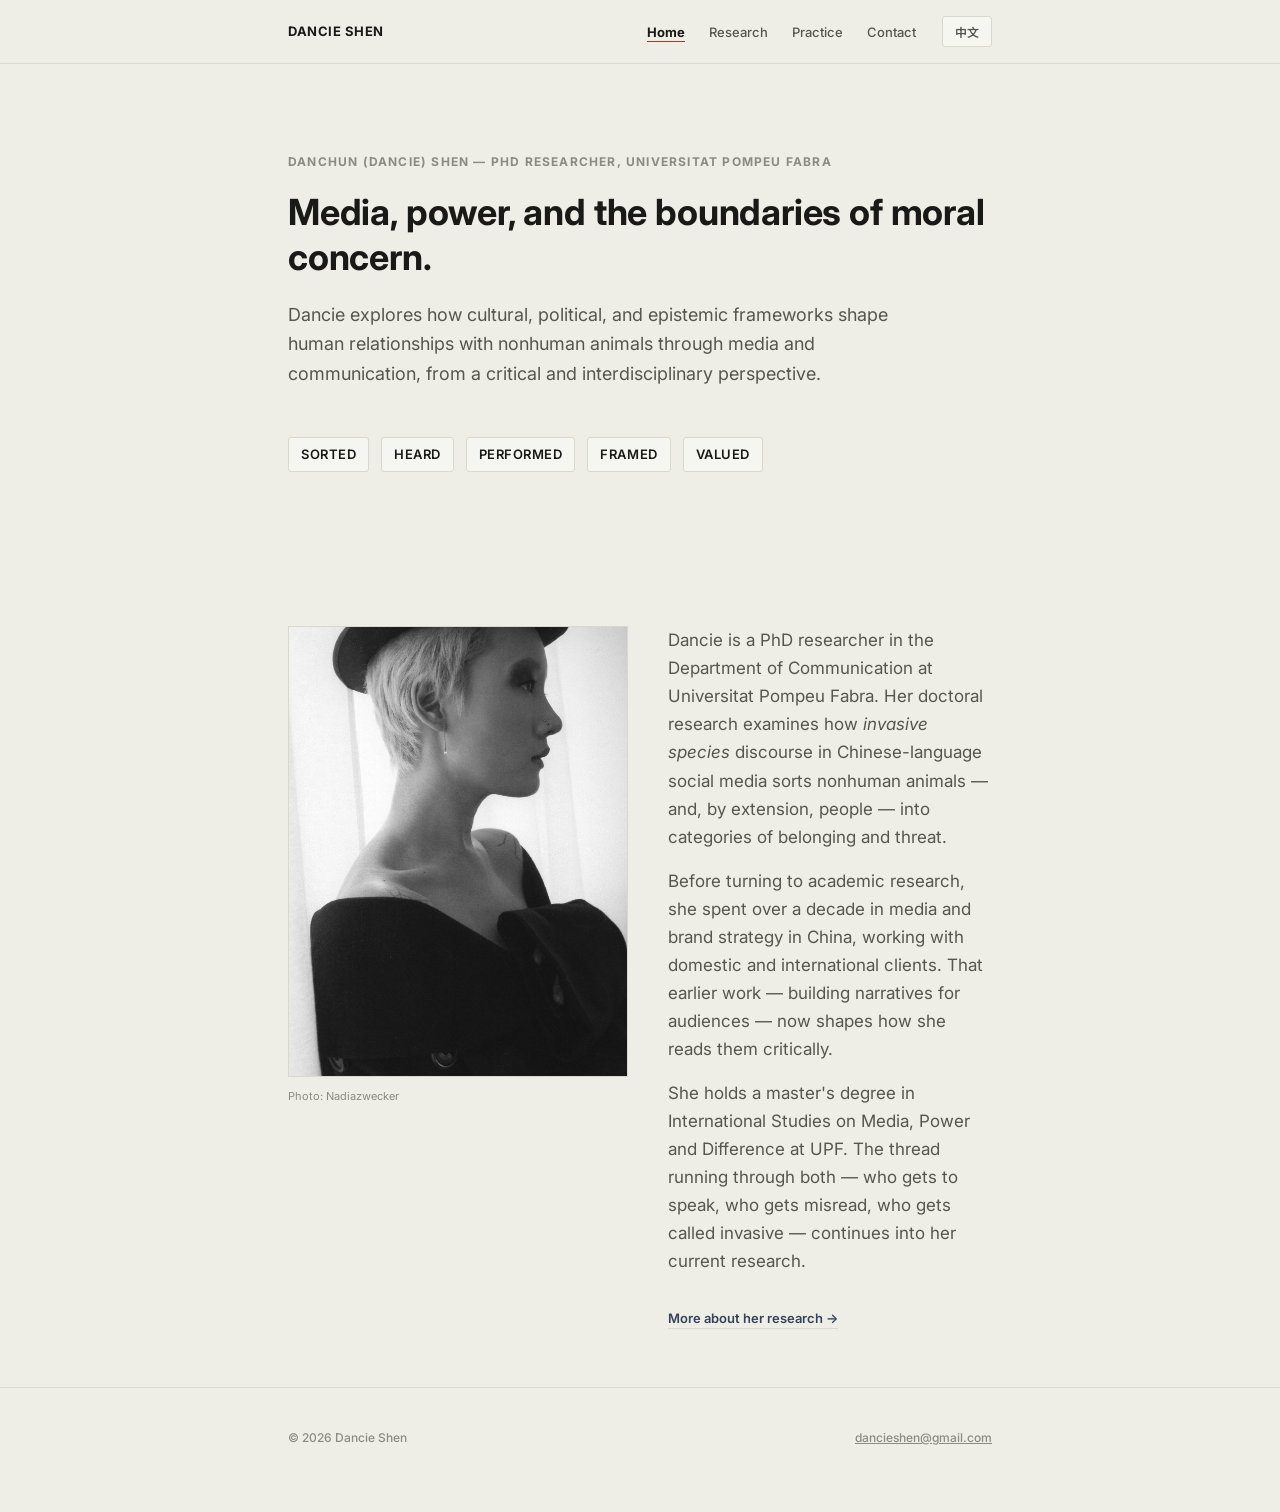
==== index.html @ 8ec60fdc "1st commit" ====
<!DOCTYPE html>
<html lang="en">
<head>
<meta charset="UTF-8">
<meta name="viewport" content="width=device-width, initial-scale=1.0">
<title>Dancie Shen</title>
<link rel="preconnect" href="https://fonts.googleapis.com">
<link rel="preconnect" href="https://fonts.gstatic.com" crossorigin>
<link href="https://fonts.googleapis.com/css2?family=Inter:ital,wght@0,400;0,500;0,600;0,700;1,400;1,500&family=Noto+Sans+SC:wght@400;500;700&display=swap" rel="stylesheet">
<link rel="stylesheet" href="css/style.css">
</head>
<body>

<nav>
  <div class="wrap navwrap">
    <a class="nav-name" href="index.html">DANCIE SHEN</a>
    <div class="nav-right">
      <ul class="nav-links">
        <li><a href="index.html"><span class="en">Home</span><span class="zh">首页</span></a></li>
        <li><a href="research.html"><span class="en">Research</span><span class="zh">研究</span></a></li>
        <li><a href="writing.html"><span class="en">Practice</span><span class="zh">实践</span></a></li>
        <li><a href="contact.html"><span class="en">Contact</span><span class="zh">联系</span></a></li>
      </ul>
      <button id="langToggle" class="lang-toggle" aria-label="Switch language">中文</button>
    </div>
  </div>
</nav>

<header class="hero" id="top">
  <div class="wrap">
    <div class="eyebrow">
      <span class="en">Danchun (Dancie) Shen — PhD Researcher, Universitat Pompeu Fabra</span>
      <span class="zh">沈丹莼 — 博士研究员，庞培法布拉大学</span>
    </div>
    <h1>
      <span class="en">Media, power, and the boundaries of moral concern.</span>
      <span class="zh">媒介、权力，<br>与道德关切的边界。</span>
    </h1>
    <p class="lede">
      <span class="en">Dancie explores how cultural, political, and epistemic frameworks shape human relationships with nonhuman animals through media and communication, from a critical and interdisciplinary perspective.</span>
      <span class="zh">沈丹莼以批判和跨学科的视角，探讨文化、政治与知识框架如何塑造人类与非人类动物之间的关系，及其在媒介与传播中的呈现方式。</span>
    </p>

    <div class="terms" id="termRow">
      <span class="term"
        data-gloss-en="Belonging / invasion — the same species can be read as native or threat, depending on who tells the story."
        data-gloss-zh="“本土”与“入侵”——同一个物种，因叙述者不同而被划入其中一类。">
        <span class="strike"></span><span class="label">sorted</span>
      </span>
      <span class="term"
        data-gloss-en="Credited / dismissed — whose knowledge counts as knowledge, and whose is written off as superstition."
        data-gloss-zh="“被采信”与“被无视”——谁的知识被当作知识，谁的又被当作迷信。">
        <span class="strike"></span><span class="label">heard</span>
      </span>
      <span class="term"
        data-gloss-en="Capable / helpless — performed helplessness reads as charm, while the labor behind it stays invisible."
        data-gloss-zh="“能干”与“无助”——表演出的无助被读作可爱，背后的劳动却不被看见。">
        <span class="strike"></span><span class="label">performed</span>
      </span>
      <span class="term"
        data-gloss-en="Taken seriously / laughed off — humor can open a door to an argument, or hand people an easy way out of it."
        data-gloss-zh="“被认真对待”与“被一笑置之”——幽默既可能打开讨论，也可能成为回避讨论的借口。">
        <span class="strike"></span><span class="label">framed</span>
      </span>
      <span class="term"
        data-gloss-en="Kept / discarded — what counts as waste depends less on the object than on who's decided it's no longer needed."
        data-gloss-zh="“留下”与“丢弃”——什么算作废弃物，取决的不是物品本身，而是谁决定不再需要它。">
        <span class="strike"></span><span class="label">valued</span>
      </span>
    </div>
    <div class="gloss" id="glossOut"></div>
  </div>
</header>

<section id="about">
  <div class="wrap reveal">
    <div class="media-grid media-grid--wide">
      <figure class="portrait-frame">
        <div class="frame-border"><img src="images/portrait.jpg" alt="Portrait of Dancie Shen" loading="lazy"></div>
        <figcaption>Photo: Nadiazwecker</figcaption>
      </figure>
      <div class="media-text">
        <p class="en-block">Dancie is a PhD researcher in the Department of Communication at Universitat Pompeu Fabra. Her doctoral research examines how <em>invasive species</em> discourse in Chinese-language social media sorts nonhuman animals — and, by extension, people — into categories of belonging and threat.</p>
        <p class="en-block">Before turning to academic research, she spent over a decade in media and brand strategy in China, working with domestic and international clients. That earlier work — building narratives for audiences — now shapes how she reads them critically.</p>
        <p class="en-block">She holds a master's degree in International Studies on Media, Power and Difference at UPF. The thread running through both — who gets to speak, who gets misread, who gets called invasive — continues into her current research.</p>
        <p class="zh-block">
          沈丹莼是庞培法布拉大学传播学系的博士研究员。她的博士课题关注中文社交媒体中的"入侵物种"话语如何将非人类动物——进而延伸至人——划分为"本土"与"威胁"两类。
        </p>
        <p class="zh-block">
          在转向学术研究之前，她曾在中国从事媒体与品牌战略工作十余年，服务过国内外多家客户。那段"为受众构建叙事"的经历，如今成为她批判性解读叙事的基础。
        </p>
        <p class="zh-block">
          她持有庞培法布拉大学"媒介、权力与差异国际研究"硕士学位。贯穿其中的主线——谁能发声、谁被误读、谁被称为"入侵者"——延续至她当下的研究。
        </p>
        <div class="link-row">
          <a href="research.html"><span class="en">More about her research →</span><span class="zh">了解更多研究内容 →</span></a>
        </div>
      </div>
    </div>
  </div>
</section>

<footer>
  <div class="wrap">
    <span>&copy; 2026 <span class="en">Dancie Shen</span><span class="zh">沈丹莼</span></span>
    <a href="mailto:dancieshen@gmail.com">dancieshen@gmail.com</a>
  </div>
</footer>

<script src="js/main.js"></script>
</body>
</html>
---- css/style.css ----
:root{
  --bg: #eeeee7;
  --bg-raised: #f6f6f1;
  --ink: #191917;
  --ink-soft: #55564f;
  --ink-faint: #8a8b81;
  --accent: #34425a;
  --flag: #a63a24;
  --line: #d8d8cd;
  --max: 760px;
  --font: 'Inter', 'Noto Sans SC', -apple-system, sans-serif;
}
*{box-sizing:border-box;}
html{scroll-behavior:smooth;}
body{
  margin:0;
  background:var(--bg);
  color:var(--ink);
  font-family:var(--font);
  font-size:17px;
  line-height:1.65;
  -webkit-font-smoothing:antialiased;
}
a{color:var(--accent);}
.wrap{max-width:var(--max); margin:0 auto; padding:0 28px;}

.eyebrow{
  font-family:var(--font);
  font-weight:700;
  font-size:12px;
  letter-spacing:.1em;
  text-transform:uppercase;
  color:var(--ink-faint);
}

/* language toggling: default English; html[lang="zh"] flips it */
.zh{display:none;}
html[lang="zh"] .en{display:none;}
html[lang="zh"] .zh{display:initial;}

/* block-level language toggle (paragraphs, list items, etc.) */
.zh-block{display:none;}
html[lang="zh"] .en-block{display:none;}
html[lang="zh"] .zh-block{display:block;}

/* NAV */
nav{
  position:sticky; top:0; z-index:20;
  background:rgba(238,238,231,.9);
  backdrop-filter:blur(6px);
  border-bottom:1px solid var(--line);
}
.navwrap{
  display:flex; align-items:center; justify-content:space-between;
  padding-top:16px; padding-bottom:16px; gap:20px; flex-wrap:wrap;
}
.nav-name{
  font-family:var(--font);
  font-weight:700;
  font-size:13px; letter-spacing:.04em;
  color:var(--ink);
  text-decoration:none;
  white-space:nowrap;
}
.nav-right{display:flex; align-items:center; gap:26px; flex-wrap:wrap;}
.nav-links{display:flex; gap:24px; list-style:none; margin:0; padding:0;}
.nav-links a{
  font-size:13px; font-weight:500; text-decoration:none; color:var(--ink-soft);
  position:relative; padding-bottom:2px;
}
.nav-links a::after{
  content:""; position:absolute; left:0; bottom:0; width:0; height:1px;
  background:var(--flag); transition:width .25s ease;
}
.nav-links a:hover::after, .nav-links a.active::after{width:100%;}
.nav-links a:hover, .nav-links a.active{color:var(--ink); font-weight:700;}

.lang-toggle{
  font-family:var(--font);
  font-weight:600;
  font-size:12px;
  background:var(--bg-raised);
  border:1px solid var(--line);
  color:var(--ink-soft);
  border-radius:3px;
  padding:6px 12px;
  cursor:pointer;
  transition:border-color .2s ease, color .2s ease;
}
.lang-toggle:hover{border-color:var(--flag); color:var(--flag);}

/* HERO */
header.hero{padding:88px 0 56px;}
.hero h1{
  font-family:var(--font);
  font-weight:700;
  font-size:clamp(26px, 3.6vw, 36px);
  line-height:1.25;
  margin:18px 0 20px;
  letter-spacing:-.005em;
}
.hero p.lede{
  font-size:18px; color:var(--ink-soft); max-width:58ch; margin:0 0 40px;
}

/* terminology signature */
.terms{
  display:flex; flex-wrap:wrap; gap:10px 12px; align-items:flex-start;
  padding-top:8px;
}
.term{
  position:relative;
  font-family:var(--font);
  font-weight:600;
  font-size:13px;
  padding:6px 12px;
  border:1px solid var(--line);
  border-radius:3px;
  cursor:default;
  background:var(--bg-raised);
  transition:border-color .2s ease, color .2s ease;
}
.term .label{position:relative; z-index:1; text-transform:uppercase; letter-spacing:.04em;}
.term .strike{
  position:absolute; left:8px; right:8px; top:50%;
  height:1px; background:var(--flag);
  transform:scaleX(0); transform-origin:left;
  transition:transform .35s ease;
}
.term:hover{border-color:var(--flag); color:var(--flag);}
.term:hover .strike{transform:scaleX(1);}
.gloss{
  font-family:var(--font);
  font-style:italic;
  font-size:15px; color:var(--ink-soft);
  max-width:58ch;
  min-height:26px;
  margin-top:16px;
  opacity:0; transform:translateY(-4px);
  transition:opacity .2s ease, transform .2s ease;
}
html[lang="zh"] .gloss{font-style:normal;}
.gloss.show{opacity:1; transform:translateY(0);}
.gloss::before{content:"— "; color:var(--flag);}

/* media grid — photo column + text column, side by side with breathing gap */
.media-grid{
  display:grid;
  grid-template-columns: minmax(200px, 300px) 1fr;
  gap:0 40px;
  align-items:start;
}
.media-grid--compact{
  grid-template-columns: 140px 1fr;
}
.media-grid--wide{
  grid-template-columns: minmax(240px, 340px) 1fr;
}
@media (max-width:640px){
  .media-grid, .media-grid--compact, .media-grid--wide{grid-template-columns:1fr;}
}
.portrait-frame{margin:0; padding:0;}
.portrait-frame .frame-border{
  border:1px solid var(--line);
  overflow:hidden;
}
.portrait-frame img{
  display:block; width:100%; height:auto;
  filter:grayscale(1) contrast(1.02);
}
.portrait-frame img.no-filter{filter:none;}
.portrait-frame figcaption{
  font-family:var(--font); font-size:11px; color:var(--ink-faint);
  margin-top:10px;
}

/* generic page header (non-home pages) */
.page-head{padding:70px 0 24px;}
.page-head h1{
  font-family:var(--font); font-weight:700;
  font-size:clamp(28px, 4.4vw, 40px);
  margin:14px 0 0;
}

/* SECTIONS */
section{padding:56px 0; border-top:1px solid var(--line);}
section:first-of-type{border-top:none;}
section h2{
  font-family:var(--font); font-weight:700;
  font-size:24px; margin:0 0 26px;
}
.section-grid{display:grid; grid-template-columns:140px 1fr; gap:0 32px;}
.section-grid .eyebrow{padding-top:6px;}
@media (max-width:600px){
  .section-grid{grid-template-columns:1fr;}
  .section-grid .eyebrow{margin-bottom:8px;}
}

p{margin:0 0 16px; color:var(--ink-soft);}
p:last-child{margin-bottom:0;}
strong{color:var(--ink); font-weight:700;}
em{font-style:italic; color:inherit;}

.field-block + .field-block{margin-top:34px; padding-top:30px; border-top:1px dashed var(--line);}
.field-block h3{
  font-family:var(--font); font-weight:700; font-size:16px; color:var(--ink);
  margin:0 0 6px;
}
.field-meta{
  font-family:var(--font); font-weight:600; font-size:12px; color:var(--ink-faint);
  margin-bottom:12px; letter-spacing:.02em;
}

/* positions list */
.pos-list{list-style:none; margin:0; padding:0;}
.pos-list li{
  padding:14px 0; border-top:1px dashed var(--line);
  display:flex; justify-content:space-between; gap:16px; flex-wrap:wrap;
}
.pos-list li:first-child{border-top:none;}
.pos-role{color:var(--ink); font-weight:700;}
.pos-org a{font-size:14px;}

/* publication titles */
.pub-list{list-style:none; margin:0; padding:0;}
.pub-list li{
  padding:16px 0; border-top:1px dashed var(--line);
  font-family:var(--font); font-style:italic; font-size:16px; color:var(--ink);
  line-height:1.5;
}
html[lang="zh"] .pub-list li{font-style:normal;}
.pub-list li:first-child{border-top:none;}

.link-row{margin-top:28px;}
.link-row a{
  font-family:var(--font); font-weight:600; font-size:13px;
  text-decoration:none; color:var(--accent);
  border-bottom:1px solid var(--line); padding-bottom:2px;
}
.link-row a:hover{border-color:var(--flag); color:var(--flag);}

/* contact page */
.contact-hero{padding:120px 0 140px;}
.contact-hero .plain-email{
  font-family:var(--font); font-weight:500;
  font-size:17px;
  color:var(--ink);
  text-decoration:none;
  border-bottom:1px solid var(--line);
}
.contact-hero .plain-email:hover{border-color:var(--flag); color:var(--flag);}

footer{padding:40px 0 64px; border-top:1px solid var(--line);}
footer .wrap{
  display:flex; flex-wrap:wrap; justify-content:space-between; align-items:center; gap:16px;
  font-family:var(--font); font-weight:500; font-size:12px; color:var(--ink-faint);
}
footer a{color:var(--ink-faint);}

.reveal{opacity:0; transform:translateY(14px); transition:opacity .6s ease, transform .6s ease;}
.reveal.in{opacity:1; transform:translateY(0);}
@media (prefers-reduced-motion: reduce){
  .reveal{opacity:1; transform:none; transition:none;}
  html{scroll-behavior:auto;}
}
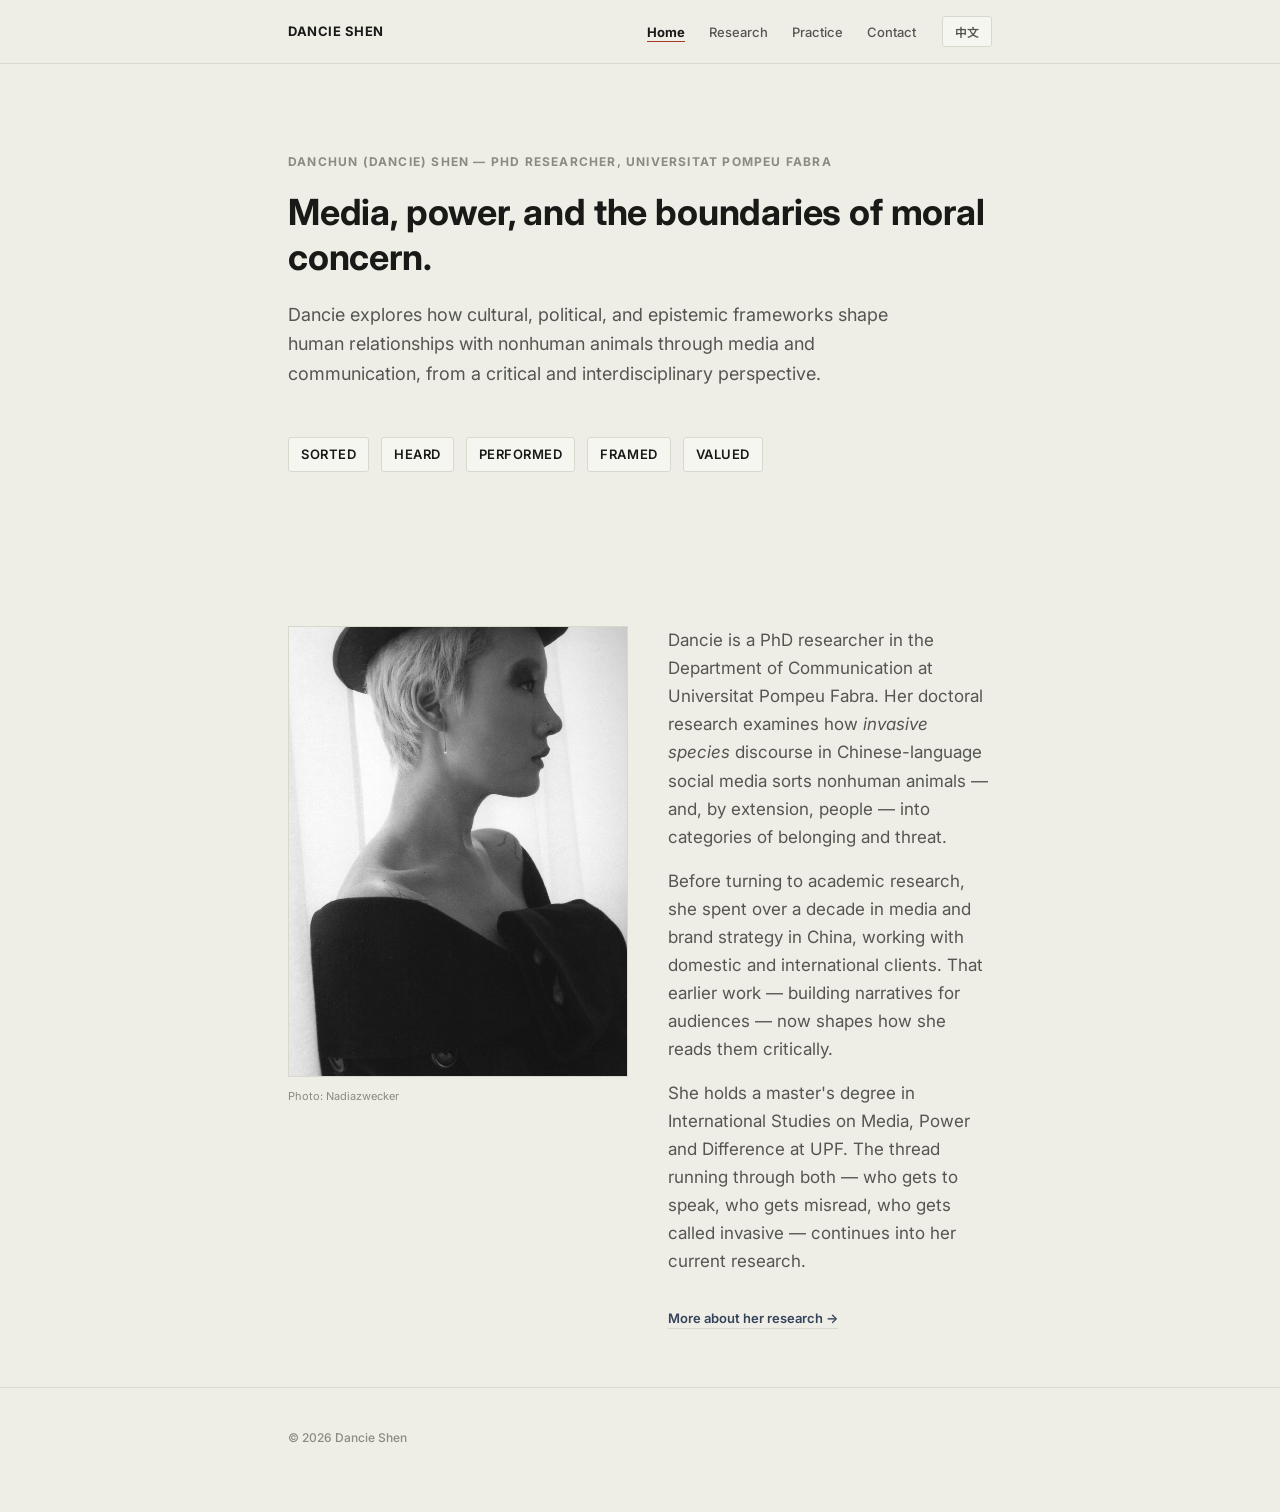
==== commit d6896408: "email change" ====
--- a/index.html
+++ b/index.html
@@ -7,6 +7,10 @@
 <link rel="preconnect" href="https://fonts.googleapis.com">
 <link rel="preconnect" href="https://fonts.gstatic.com" crossorigin>
 <link href="https://fonts.googleapis.com/css2?family=Inter:ital,wght@0,400;0,500;0,600;0,700;1,400;1,500&family=Noto+Sans+SC:wght@400;500;700&display=swap" rel="stylesheet">
+<link rel="icon" href="images/favicon.ico">
+<link rel="icon" type="image/png" sizes="32x32" href="images/favicon-32.png">
+<link rel="icon" type="image/png" sizes="16x16" href="images/favicon-16.png">
+<link rel="apple-touch-icon" sizes="180x180" href="images/favicon-180.png">
 <link rel="stylesheet" href="css/style.css">
 </head>
 <body>
@@ -103,7 +107,6 @@
 <footer>
   <div class="wrap">
     <span>&copy; 2026 <span class="en">Dancie Shen</span><span class="zh">沈丹莼</span></span>
-    <a href="mailto:dancieshen@gmail.com">dancieshen@gmail.com</a>
   </div>
 </footer>
 
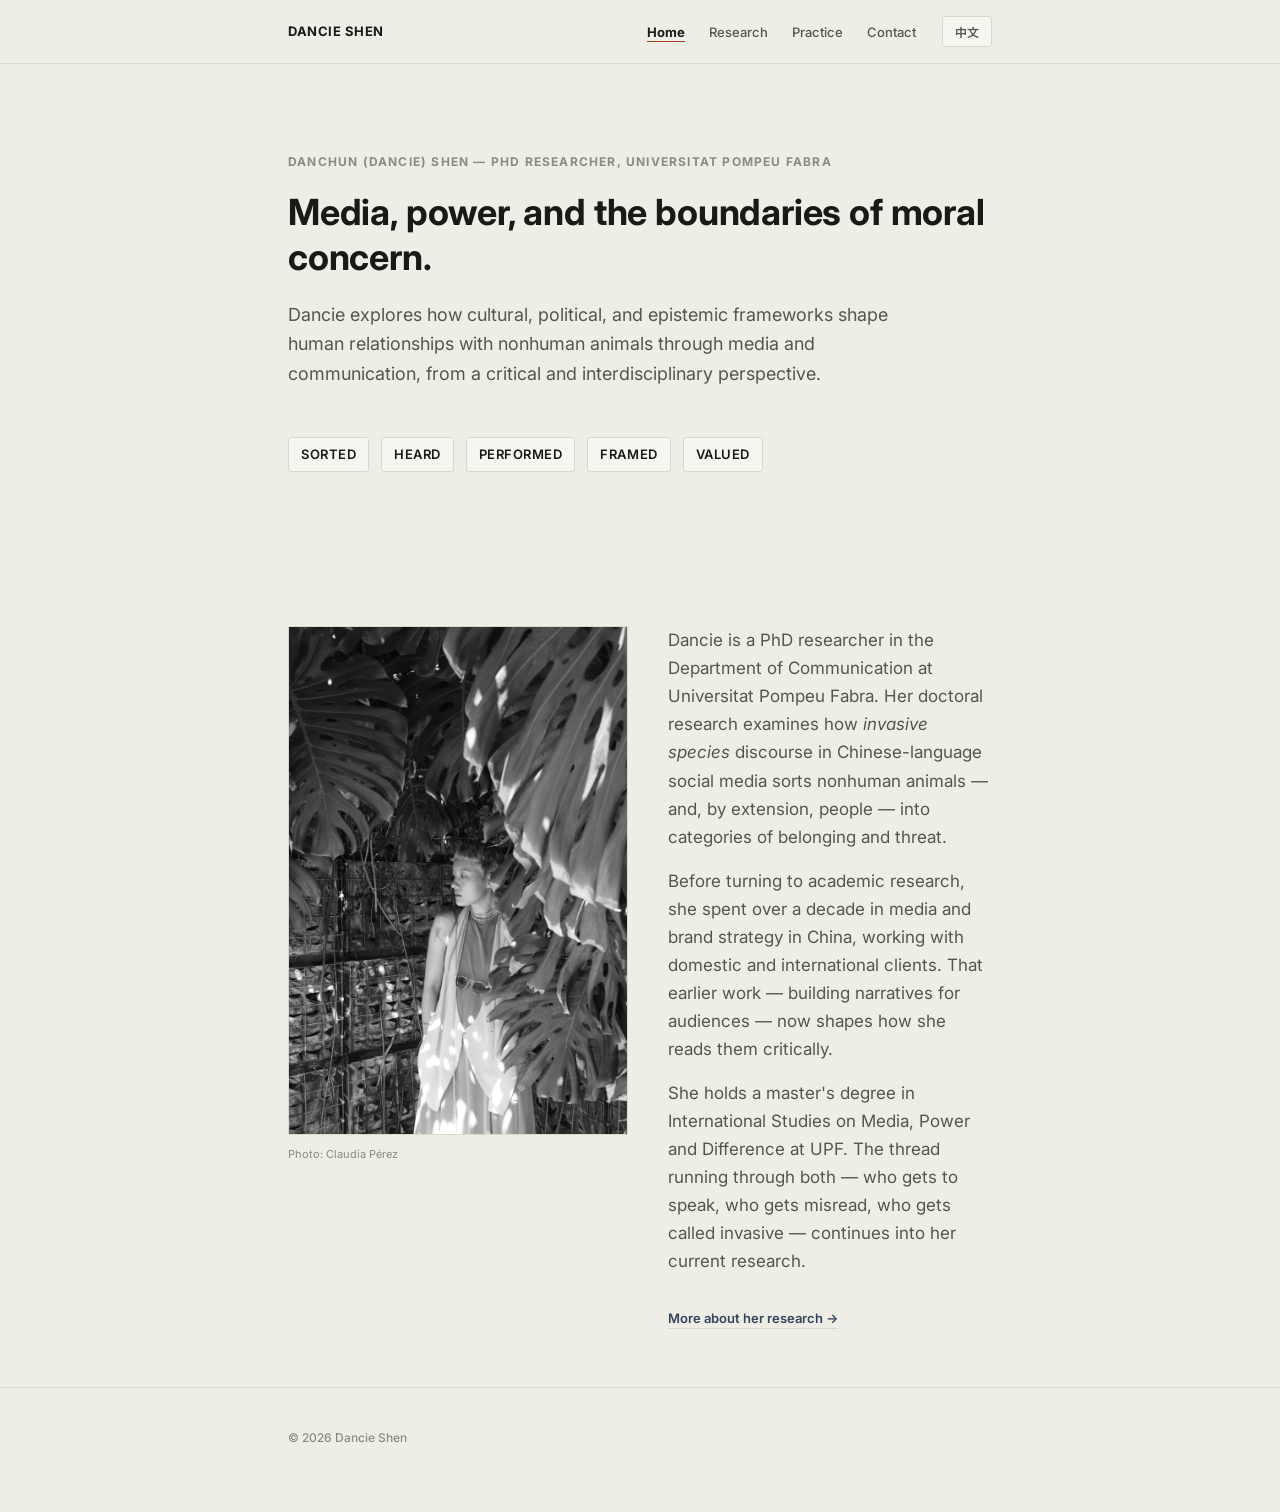
==== commit 022af436: "Update index.html" ====
--- a/index.html
+++ b/index.html
@@ -81,7 +81,7 @@
     <div class="media-grid media-grid--wide">
       <figure class="portrait-frame">
         <div class="frame-border"><img src="images/portrait.jpg" alt="Portrait of Dancie Shen" loading="lazy"></div>
-        <figcaption>Photo: Nadiazwecker</figcaption>
+        <figcaption>Photo: Claudia Pérez</figcaption>
       </figure>
       <div class="media-text">
         <p class="en-block">Dancie is a PhD researcher in the Department of Communication at Universitat Pompeu Fabra. Her doctoral research examines how <em>invasive species</em> discourse in Chinese-language social media sorts nonhuman animals — and, by extension, people — into categories of belonging and threat.</p>
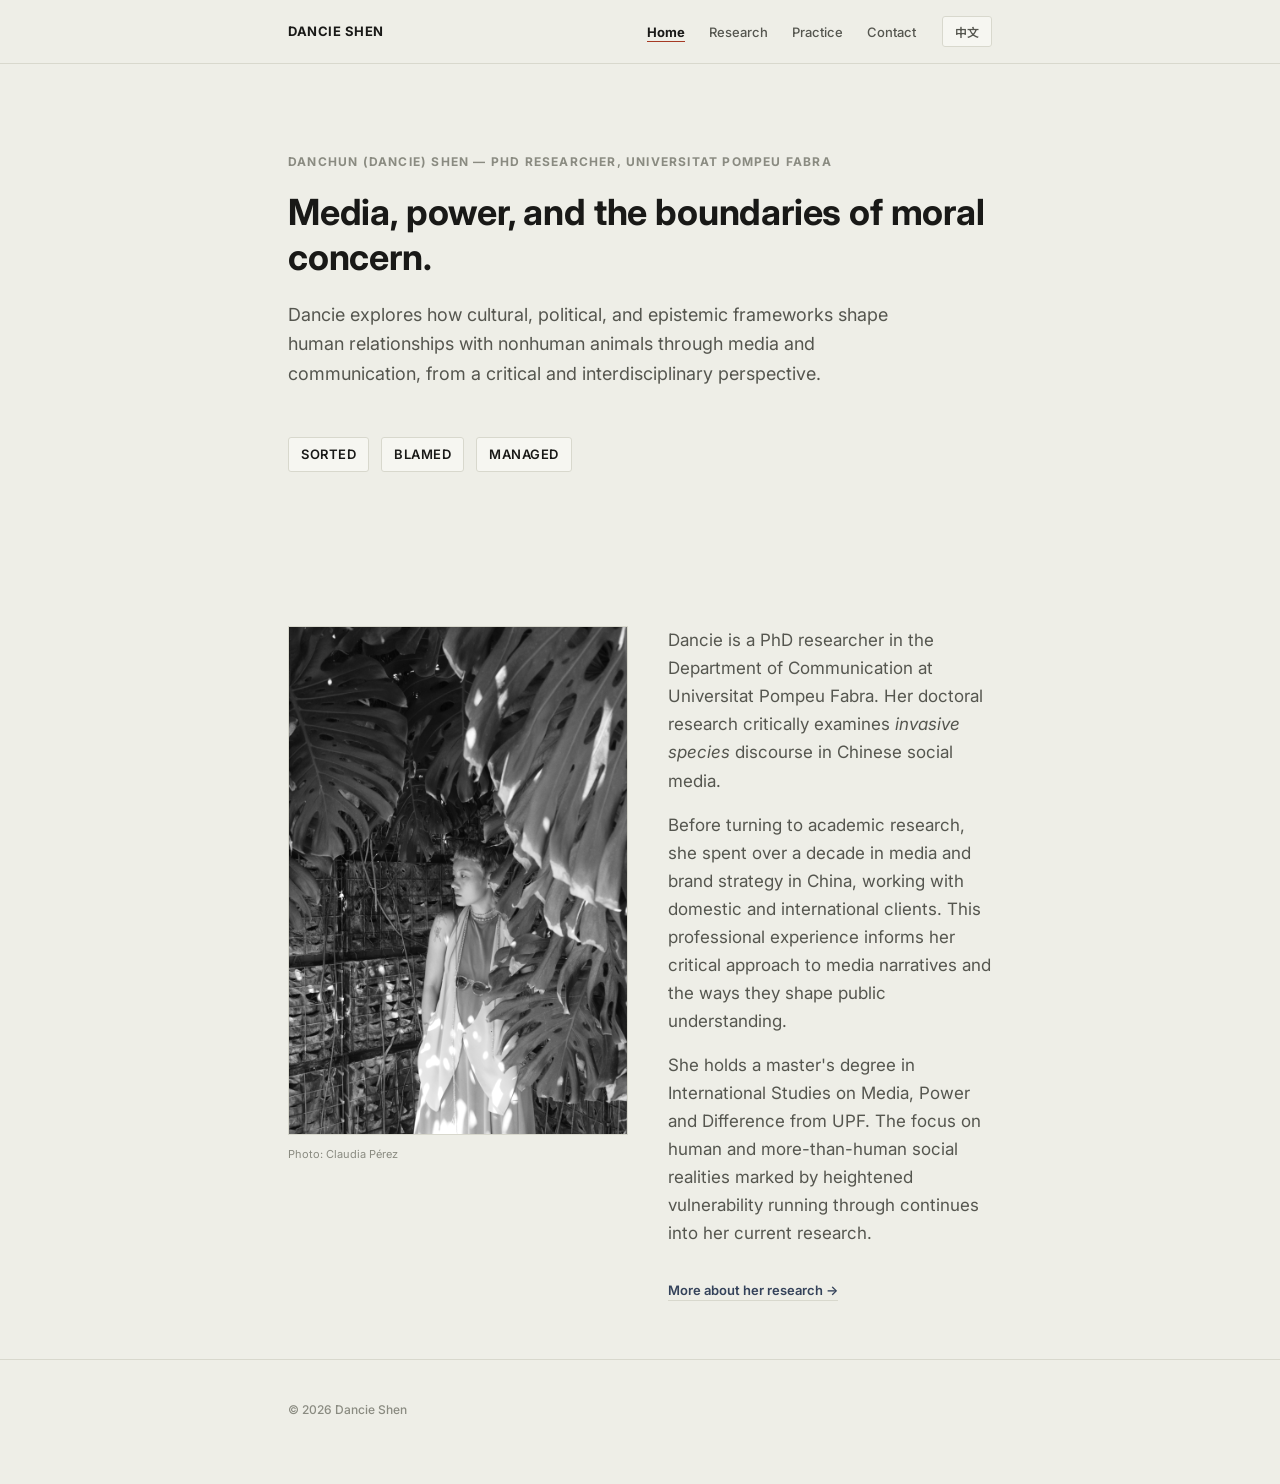
==== commit e12a2a71: "Update index.html" ====
--- a/index.html
+++ b/index.html
@@ -34,11 +34,11 @@
   <div class="wrap">
     <div class="eyebrow">
       <span class="en">Danchun (Dancie) Shen — PhD Researcher, Universitat Pompeu Fabra</span>
-      <span class="zh">沈丹莼 — 博士研究员，庞培法布拉大学</span>
+      <span class="zh">沈丹莼 — 博士研究生，庞培法布拉大学</span>
     </div>
     <h1>
       <span class="en">Media, power, and the boundaries of moral concern.</span>
-      <span class="zh">媒介、权力，<br>与道德关切的边界。</span>
+      <span class="zh">媒介、权力<br>与道德关切的边界。</span>
     </h1>
     <p class="lede">
       <span class="en">Dancie explores how cultural, political, and epistemic frameworks shape human relationships with nonhuman animals through media and communication, from a critical and interdisciplinary perspective.</span>
@@ -47,29 +47,19 @@
 
     <div class="terms" id="termRow">
       <span class="term"
-        data-gloss-en="Belonging / invasion — the same species can be read as native or threat, depending on who tells the story."
-        data-gloss-zh="“本土”与“入侵”——同一个物种，因叙述者不同而被划入其中一类。">
+        data-gloss-en="Native / invasive — how a species is classified can shape whether it is understood as belonging or as a threat."
+        data-gloss-zh="“本土”与“入侵”——同一个物种，不同的分类方式">
         <span class="strike"></span><span class="label">sorted</span>
       </span>
       <span class="term"
-        data-gloss-en="Credited / dismissed — whose knowledge counts as knowledge, and whose is written off as superstition."
-        data-gloss-zh="“被采信”与“被无视”——谁的知识被当作知识，谁的又被当作迷信。">
-        <span class="strike"></span><span class="label">heard</span>
+        data-gloss-en="Blamed / excused — how an ecological risk is framed shapes who is held responsible, and for what."
+        data-gloss-zh="“被归咎”与“被开脱”——生态风险如何被框定，会影响谁被追究责任，以及被追究什么责任。">
+        <span class="strike"></span><span class="label">blamed</span>
       </span>
       <span class="term"
-        data-gloss-en="Capable / helpless — performed helplessness reads as charm, while the labor behind it stays invisible."
-        data-gloss-zh="“能干”与“无助”——表演出的无助被读作可爱，背后的劳动却不被看见。">
-        <span class="strike"></span><span class="label">performed</span>
-      </span>
-      <span class="term"
-        data-gloss-en="Taken seriously / laughed off — humor can open a door to an argument, or hand people an easy way out of it."
-        data-gloss-zh="“被认真对待”与“被一笑置之”——幽默既可能打开讨论，也可能成为回避讨论的借口。">
-        <span class="strike"></span><span class="label">framed</span>
-      </span>
-      <span class="term"
-        data-gloss-en="Kept / discarded — what counts as waste depends less on the object than on who's decided it's no longer needed."
-        data-gloss-zh="“留下”与“丢弃”——什么算作废弃物，取决的不是物品本身，而是谁决定不再需要它。">
-        <span class="strike"></span><span class="label">valued</span>
+        data-gloss-en="Individual / population — an animal can be recognized as an individual with interests of its own, or treated as part of a population to be managed."
+        data-gloss-zh="“个体”与“群体”——一个动物可以被视为拥有自身利益的个体，也可能被当作有待管理的种群的一部分。">
+        <span class="strike"></span><span class="label">managed</span>
       </span>
     </div>
     <div class="gloss" id="glossOut"></div>
@@ -84,17 +74,17 @@
         <figcaption>Photo: Claudia Pérez</figcaption>
       </figure>
       <div class="media-text">
-        <p class="en-block">Dancie is a PhD researcher in the Department of Communication at Universitat Pompeu Fabra. Her doctoral research examines how <em>invasive species</em> discourse in Chinese-language social media sorts nonhuman animals — and, by extension, people — into categories of belonging and threat.</p>
-        <p class="en-block">Before turning to academic research, she spent over a decade in media and brand strategy in China, working with domestic and international clients. That earlier work — building narratives for audiences — now shapes how she reads them critically.</p>
-        <p class="en-block">She holds a master's degree in International Studies on Media, Power and Difference at UPF. The thread running through both — who gets to speak, who gets misread, who gets called invasive — continues into her current research.</p>
+        <p class="en-block">Dancie is a PhD researcher in the Department of Communication at Universitat Pompeu Fabra. Her doctoral research critically examines <em>invasive species</em> discourse in Chinese social media.</p>
+        <p class="en-block">Before turning to academic research, she spent over a decade in media and brand strategy in China, working with domestic and international clients. This professional experience informs her critical approach to media narratives and the ways they shape public understanding.</p>
+        <p class="en-block">She holds a master's degree in International Studies on Media, Power and Difference from UPF. The focus on human and more-than-human social realities marked by heightened vulnerability running through continues into her current research.</p>
         <p class="zh-block">
-          沈丹莼是庞培法布拉大学传播学系的博士研究员。她的博士课题关注中文社交媒体中的"入侵物种"话语如何将非人类动物——进而延伸至人——划分为"本土"与"威胁"两类。
+          沈丹莼是庞培法布拉大学传播学系的博士研究员。她的博士课题关注中文社交媒体中的"入侵物种"话语。
         </p>
         <p class="zh-block">
-          在转向学术研究之前，她曾在中国从事媒体与品牌战略工作十余年，服务过国内外多家客户。那段"为受众构建叙事"的经历，如今成为她批判性解读叙事的基础。
+          在转向学术研究之前，她曾在中国从事媒体与品牌战略工作十余年，服务过国内外多家客户。这段职业经历也影响了她对媒介叙事及其如何塑造公众理解的批判性分析。
         </p>
         <p class="zh-block">
-          她持有庞培法布拉大学"媒介、权力与差异国际研究"硕士学位。贯穿其中的主线——谁能发声、谁被误读、谁被称为"入侵者"——延续至她当下的研究。
+          她持有庞培法布拉大学"媒介、权力与差异国际研究"硕士学位，其对以高度脆弱性为特征的人类和非人类社会现实的关注，延续至她当下的研究。
         </p>
         <div class="link-row">
           <a href="research.html"><span class="en">More about her research →</span><span class="zh">了解更多研究内容 →</span></a>
